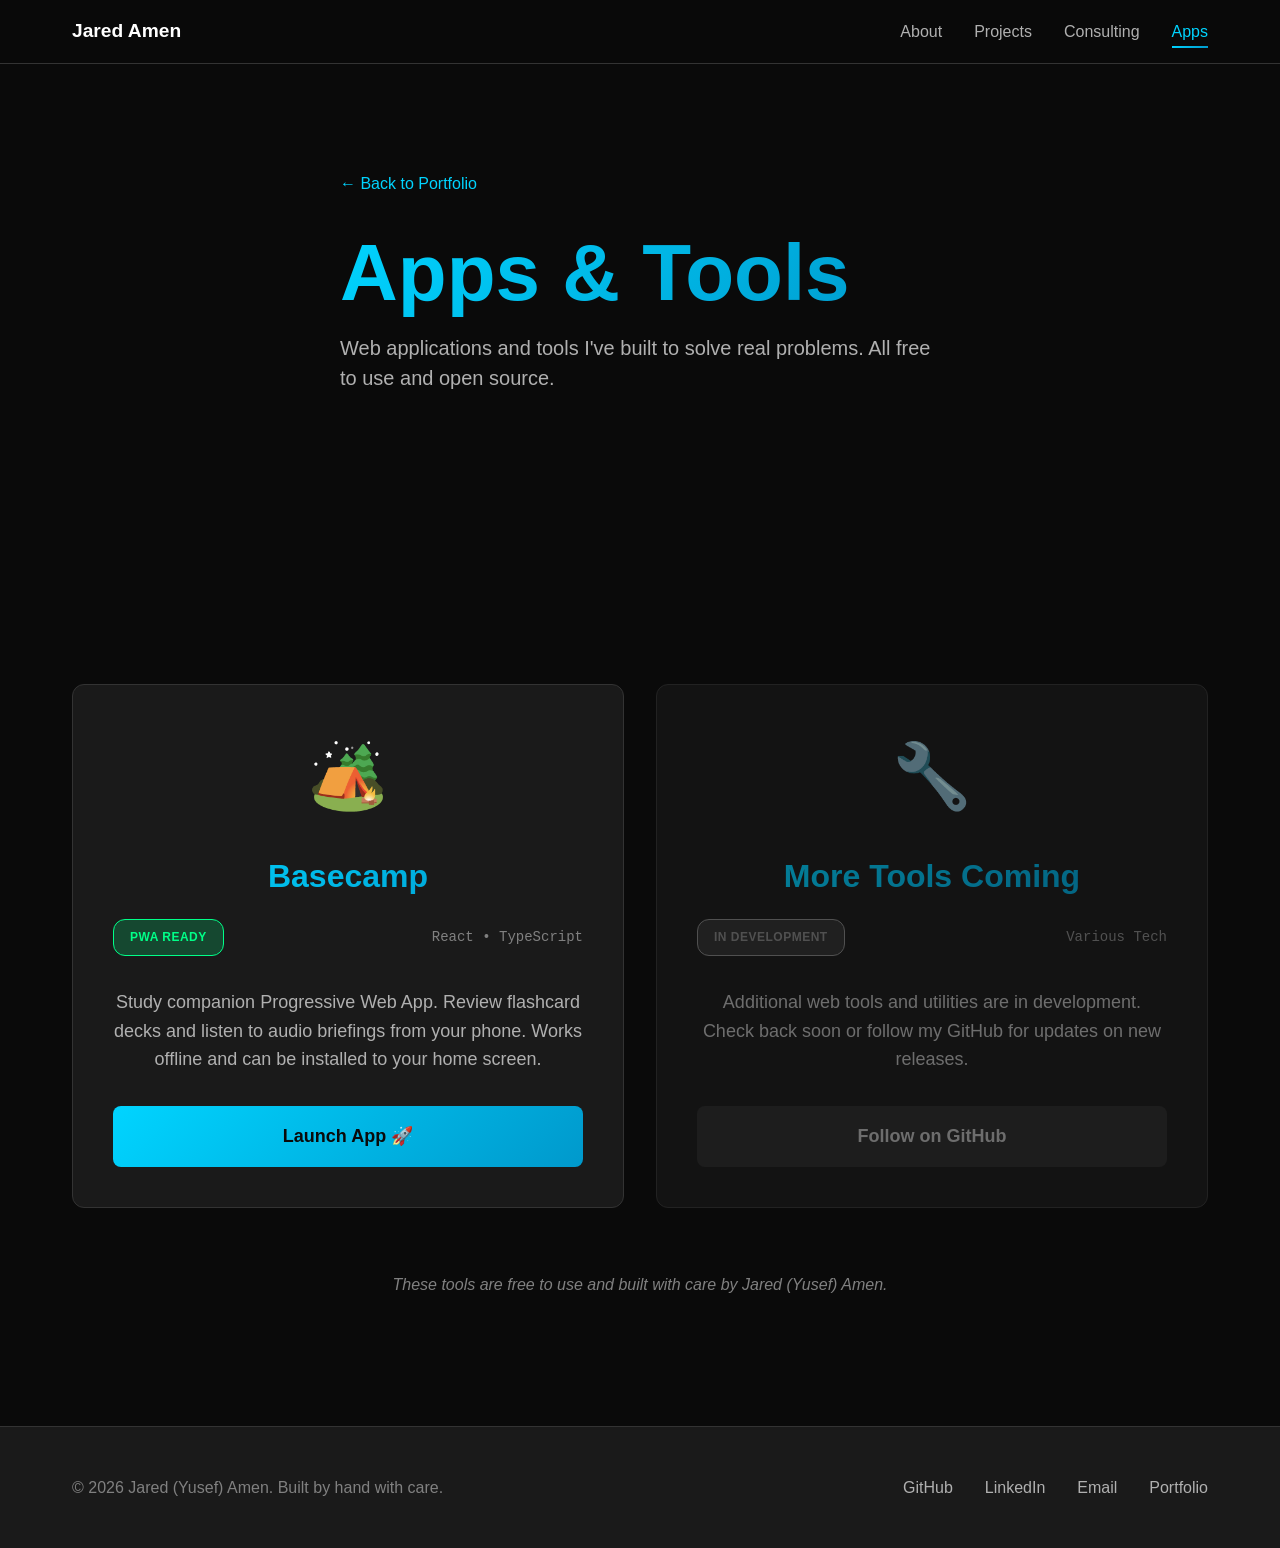
==== apps/index.html @ 1e2f3f11 "Build complete personal portfolio site with integrated Basecamp PWA - Add professional portfolio hom" ====
<!DOCTYPE html>
<html lang="en">
<head>
    <meta charset="UTF-8">
    <meta name="viewport" content="width=device-width, initial-scale=1.0">
    <title>Apps - Jared (Yusef) Amen</title>
    <meta name="description" content="Web applications and tools built by Jared (Yusef) Amen. Free to use and open source.">
    
    <!-- Open Graph / Facebook -->
    <meta property="og:type" content="website">
    <meta property="og:url" content="https://jaredamen.github.io/apps/">
    <meta property="og:title" content="Apps - Jared (Yusef) Amen">
    <meta property="og:description" content="Web applications and tools built by Jared (Yusef) Amen. Free to use and open source.">
    
    <!-- Twitter -->
    <meta property="twitter:card" content="summary_large_image">
    <meta property="twitter:url" content="https://jaredamen.github.io/apps/">
    <meta property="twitter:title" content="Apps - Jared (Yusef) Amen">
    <meta property="twitter:description" content="Web applications and tools built by Jared (Yusef) Amen. Free to use and open source.">
    
    <link rel="stylesheet" href="../style.css">
    <link rel="icon" type="image/svg+xml" href="../assets/favicon.svg">
    
    <style>
        .apps-hero {
            padding: 8rem 0 4rem 0;
            min-height: 60vh;
            display: flex;
            align-items: center;
        }
        
        .apps-grid {
            display: grid;
            grid-template-columns: repeat(auto-fit, minmax(350px, 1fr));
            gap: 2rem;
            margin: 3rem 0;
        }
        
        .app-card {
            background: var(--bg-secondary);
            border: 1px solid var(--border-color);
            border-radius: 12px;
            padding: 2.5rem;
            text-align: center;
            transition: all 0.3s ease;
            position: relative;
            overflow: hidden;
        }
        
        .app-card::before {
            content: '';
            position: absolute;
            top: 0;
            left: 0;
            right: 0;
            height: 3px;
            background: var(--gradient);
            opacity: 0;
            transition: opacity 0.3s ease;
        }
        
        .app-card:hover {
            transform: translateY(-4px);
            box-shadow: var(--shadow);
            border-color: var(--accent-primary);
        }
        
        .app-card:hover::before {
            opacity: 1;
        }
        
        .app-icon {
            font-size: 4rem;
            margin-bottom: 1.5rem;
            display: block;
        }
        
        .app-title {
            font-size: 2rem;
            font-weight: 700;
            color: var(--text-primary);
            margin-bottom: 1rem;
        }
        
        .app-description {
            color: var(--text-secondary);
            line-height: 1.6;
            margin-bottom: 2rem;
            font-size: 1.125rem;
        }
        
        .app-meta {
            display: flex;
            justify-content: space-between;
            align-items: center;
            margin-bottom: 2rem;
            flex-wrap: wrap;
            gap: 1rem;
        }
        
        .app-status {
            font-size: 0.75rem;
            font-weight: 600;
            padding: 0.5rem 1rem;
            border-radius: 12px;
            text-transform: uppercase;
            letter-spacing: 0.5px;
            background: rgba(0, 255, 136, 0.2);
            color: var(--accent-success);
            border: 1px solid var(--accent-success);
        }
        
        .app-type {
            font-size: 0.875rem;
            color: var(--text-muted);
            font-family: var(--font-mono);
        }
        
        .launch-btn {
            display: inline-flex;
            align-items: center;
            justify-content: center;
            width: 100%;
            padding: 1rem 2rem;
            background: var(--gradient);
            color: var(--bg-primary);
            text-decoration: none;
            font-weight: 600;
            font-size: 1.125rem;
            border-radius: 8px;
            transition: all 0.3s ease;
            gap: 0.5rem;
        }
        
        .launch-btn:hover {
            transform: translateY(-2px);
            box-shadow: var(--shadow);
        }
        
        .back-link {
            color: var(--accent-primary);
            text-decoration: none;
            font-weight: 500;
            display: inline-flex;
            align-items: center;
            gap: 0.5rem;
            margin-bottom: 2rem;
            transition: color 0.3s ease;
        }
        
        .back-link:hover {
            color: var(--text-primary);
        }
        
        .apps-footer-note {
            text-align: center;
            color: var(--text-muted);
            margin: 4rem 0 2rem 0;
            font-style: italic;
        }
    </style>
</head>
<body>
    <nav class="nav">
        <div class="nav-container">
            <a href="/" class="nav-logo">Jared Amen</a>
            <div class="nav-links">
                <a href="/#about">About</a>
                <a href="/#projects">Projects</a>
                <a href="/#consulting">Consulting</a>
                <a href="/apps/" class="active">Apps</a>
            </div>
        </div>
    </nav>

    <main>
        <section class="apps-hero">
            <div class="container">
                <a href="/" class="back-link">
                    ← Back to Portfolio
                </a>
                <h1 class="hero-title">Apps & Tools</h1>
                <p class="hero-description">
                    Web applications and tools I've built to solve real problems. 
                    All free to use and open source.
                </p>
            </div>
        </section>

        <section class="apps-section">
            <div class="container">
                <div class="apps-grid">
                    
                    <div class="app-card">
                        <span class="app-icon">🏕️</span>
                        <h2 class="app-title">Basecamp</h2>
                        <div class="app-meta">
                            <span class="app-status">PWA Ready</span>
                            <span class="app-type">React • TypeScript</span>
                        </div>
                        <p class="app-description">
                            Study companion Progressive Web App. Review flashcard decks and listen to audio briefings from your phone. 
                            Works offline and can be installed to your home screen.
                        </p>
                        <a href="/apps/basecamp/" class="launch-btn">
                            Launch App 🚀
                        </a>
                    </div>
                    
                    <div class="app-card" style="opacity: 0.6;">
                        <span class="app-icon">🔧</span>
                        <h2 class="app-title">More Tools Coming</h2>
                        <div class="app-meta">
                            <span class="app-status" style="background: rgba(128, 128, 128, 0.2); color: var(--text-muted); border-color: var(--text-muted);">
                                In Development
                            </span>
                            <span class="app-type">Various Tech</span>
                        </div>
                        <p class="app-description">
                            Additional web tools and utilities are in development. 
                            Check back soon or follow my GitHub for updates on new releases.
                        </p>
                        <a href="https://github.com/jaredamen" class="launch-btn" style="background: var(--bg-tertiary); color: var(--text-secondary);">
                            Follow on GitHub
                        </a>
                    </div>

                </div>
                
                <div class="apps-footer-note">
                    <p>These tools are free to use and built with care by Jared (Yusef) Amen.</p>
                </div>
            </div>
        </section>
    </main>

    <footer class="footer">
        <div class="container">
            <div class="footer-content">
                <p>&copy; 2026 Jared (Yusef) Amen. Built by hand with care.</p>
                <div class="footer-links">
                    <a href="https://github.com/jaredamen" aria-label="GitHub Profile">GitHub</a>
                    <a href="https://linkedin.com/in/jaredamen" aria-label="LinkedIn Profile">LinkedIn</a>
                    <a href="mailto:jared.yusef@gmail.com" aria-label="Email">Email</a>
                    <a href="/" aria-label="Portfolio">Portfolio</a>
                </div>
            </div>
        </div>
    </footer>

    <script>
        // Smooth scrolling for navigation links
        document.querySelectorAll('a[href^="#"]').forEach(anchor => {
            anchor.addEventListener('click', function (e) {
                e.preventDefault();
                const target = document.querySelector(this.getAttribute('href'));
                if (target) {
                    target.scrollIntoView({
                        behavior: 'smooth',
                        block: 'start'
                    });
                }
            });
        });
    </script>
</body>
</html>
---- style.css ----
/* Reset and base styles */
* {
    margin: 0;
    padding: 0;
    box-sizing: border-box;
}

:root {
    --bg-primary: #0a0a0a;
    --bg-secondary: #1a1a1a;
    --bg-tertiary: #2a2a2a;
    --text-primary: #ffffff;
    --text-secondary: #b0b0b0;
    --text-muted: #808080;
    --accent-primary: #00d4ff;
    --accent-secondary: #0099cc;
    --accent-success: #00ff88;
    --accent-warning: #ff8800;
    --border-color: #333333;
    --shadow: 0 4px 20px rgba(0, 0, 0, 0.3);
    --gradient: linear-gradient(135deg, var(--accent-primary), var(--accent-secondary));
    
    --font-sans: -apple-system, BlinkMacSystemFont, "Segoe UI", Roboto, sans-serif;
    --font-mono: "SF Mono", "Monaco", "Cascadia Code", "Roboto Mono", monospace;
}

html {
    scroll-behavior: smooth;
}

body {
    font-family: var(--font-sans);
    background-color: var(--bg-primary);
    color: var(--text-primary);
    line-height: 1.6;
    font-size: 16px;
}

/* Container */
.container {
    max-width: 1200px;
    margin: 0 auto;
    padding: 0 2rem;
}

/* Navigation */
.nav {
    position: fixed;
    top: 0;
    left: 0;
    right: 0;
    background: rgba(10, 10, 10, 0.95);
    backdrop-filter: blur(10px);
    z-index: 1000;
    border-bottom: 1px solid var(--border-color);
}

.nav-container {
    max-width: 1200px;
    margin: 0 auto;
    padding: 1rem 2rem;
    display: flex;
    justify-content: space-between;
    align-items: center;
}

.nav-logo {
    font-weight: 700;
    font-size: 1.2rem;
    color: var(--text-primary);
    text-decoration: none;
}

.nav-links {
    display: flex;
    gap: 2rem;
}

.nav-links a {
    color: var(--text-secondary);
    text-decoration: none;
    font-weight: 500;
    transition: color 0.3s ease;
    position: relative;
}

.nav-links a:hover,
.nav-links a.active {
    color: var(--accent-primary);
}

.nav-links a::after {
    content: '';
    position: absolute;
    bottom: -4px;
    left: 0;
    width: 0;
    height: 2px;
    background: var(--gradient);
    transition: width 0.3s ease;
}

.nav-links a:hover::after,
.nav-links a.active::after {
    width: 100%;
}

/* Hero Section */
.hero {
    min-height: 100vh;
    display: flex;
    align-items: center;
    background: radial-gradient(ellipse at center, rgba(0, 212, 255, 0.1) 0%, transparent 50%);
}

.hero-title {
    font-size: clamp(3rem, 8vw, 5rem);
    font-weight: 800;
    line-height: 1.1;
    margin-bottom: 1rem;
    background: var(--gradient);
    -webkit-background-clip: text;
    -webkit-text-fill-color: transparent;
    background-clip: text;
}

.hero-subtitle {
    font-size: clamp(1.5rem, 4vw, 2.5rem);
    color: var(--text-secondary);
    font-weight: 300;
    margin-bottom: 1.5rem;
}

.hero-description {
    font-size: 1.25rem;
    color: var(--text-secondary);
    max-width: 600px;
    margin-bottom: 2.5rem;
    line-height: 1.5;
}

.hero-buttons {
    display: flex;
    gap: 1rem;
    flex-wrap: wrap;
}

/* Buttons */
.btn {
    display: inline-flex;
    align-items: center;
    padding: 1rem 2rem;
    border-radius: 8px;
    text-decoration: none;
    font-weight: 600;
    font-size: 1rem;
    transition: all 0.3s ease;
    border: 2px solid transparent;
}

.btn-primary {
    background: var(--gradient);
    color: var(--bg-primary);
}

.btn-primary:hover {
    transform: translateY(-2px);
    box-shadow: var(--shadow);
}

.btn-secondary {
    background: transparent;
    color: var(--text-primary);
    border-color: var(--border-color);
}

.btn-secondary:hover {
    border-color: var(--accent-primary);
    background: rgba(0, 212, 255, 0.1);
}

/* Sections */
section {
    padding: 6rem 0;
}

section h2 {
    font-size: clamp(2.5rem, 5vw, 3.5rem);
    font-weight: 700;
    margin-bottom: 3rem;
    text-align: center;
    background: var(--gradient);
    -webkit-background-clip: text;
    -webkit-text-fill-color: transparent;
    background-clip: text;
}

/* About Section */
.about {
    background: var(--bg-secondary);
}

.about-content {
    max-width: 800px;
    margin: 0 auto;
    font-size: 1.125rem;
    line-height: 1.8;
    color: var(--text-secondary);
}

.about-content p {
    margin-bottom: 1.5rem;
}

/* Projects Section */
.projects-grid {
    display: grid;
    grid-template-columns: repeat(auto-fit, minmax(350px, 1fr));
    gap: 2rem;
    margin-top: 3rem;
}

.project-card {
    background: var(--bg-secondary);
    border: 1px solid var(--border-color);
    border-radius: 12px;
    padding: 2rem;
    transition: all 0.3s ease;
    position: relative;
    overflow: hidden;
}

.project-card::before {
    content: '';
    position: absolute;
    top: 0;
    left: 0;
    right: 0;
    height: 3px;
    background: var(--gradient);
    opacity: 0;
    transition: opacity 0.3s ease;
}

.project-card:hover {
    transform: translateY(-4px);
    box-shadow: var(--shadow);
    border-color: var(--accent-primary);
}

.project-card:hover::before {
    opacity: 1;
}

.project-header {
    display: flex;
    justify-content: space-between;
    align-items: flex-start;
    margin-bottom: 1rem;
}

.project-header h3 {
    font-size: 1.5rem;
    font-weight: 700;
    color: var(--text-primary);
}

.project-badge {
    font-size: 0.75rem;
    font-weight: 600;
    padding: 0.25rem 0.75rem;
    border-radius: 12px;
    text-transform: uppercase;
    letter-spacing: 0.5px;
}

.project-badge.commercial {
    background: rgba(255, 136, 0, 0.2);
    color: var(--accent-warning);
    border: 1px solid var(--accent-warning);
}

.project-badge.open-source {
    background: rgba(0, 255, 136, 0.2);
    color: var(--accent-success);
    border: 1px solid var(--accent-success);
}

.project-description {
    color: var(--text-secondary);
    margin-bottom: 1.5rem;
    line-height: 1.6;
}

.project-tags {
    display: flex;
    flex-wrap: wrap;
    gap: 0.5rem;
    margin-bottom: 1.5rem;
}

.tag {
    font-size: 0.875rem;
    padding: 0.25rem 0.75rem;
    background: var(--bg-tertiary);
    color: var(--text-secondary);
    border-radius: 6px;
    font-family: var(--font-mono);
}

.project-link {
    color: var(--accent-primary);
    text-decoration: none;
    font-weight: 600;
    font-size: 0.875rem;
    text-transform: uppercase;
    letter-spacing: 0.5px;
    transition: color 0.3s ease;
}

.project-link:hover {
    color: var(--text-primary);
}

/* Consulting Section */
.consulting {
    background: var(--bg-secondary);
}

.consulting-content {
    max-width: 900px;
    margin: 0 auto;
}

.consulting-intro {
    font-size: 1.25rem;
    color: var(--text-secondary);
    text-align: center;
    margin-bottom: 3rem;
}

.services-grid {
    display: grid;
    grid-template-columns: repeat(auto-fit, minmax(300px, 1fr));
    gap: 2rem;
    margin-bottom: 3rem;
}

.service {
    background: var(--bg-primary);
    padding: 2rem;
    border-radius: 12px;
    border: 1px solid var(--border-color);
}

.service h3 {
    font-size: 1.25rem;
    color: var(--text-primary);
    margin-bottom: 1rem;
}

.service p {
    color: var(--text-secondary);
    line-height: 1.6;
}

.contact-section {
    text-align: center;
    padding: 3rem 2rem;
    background: var(--bg-primary);
    border-radius: 12px;
    border: 1px solid var(--border-color);
}

.contact-section h3 {
    font-size: 2rem;
    color: var(--text-primary);
    margin-bottom: 1rem;
}

.contact-section p {
    color: var(--text-muted);
    margin-bottom: 2rem;
    font-style: italic;
}

.contact-links {
    display: flex;
    gap: 1rem;
    justify-content: center;
    flex-wrap: wrap;
}

/* Footer */
.footer {
    background: var(--bg-secondary);
    border-top: 1px solid var(--border-color);
    padding: 3rem 0;
}

.footer-content {
    display: flex;
    justify-content: space-between;
    align-items: center;
    flex-wrap: wrap;
    gap: 1rem;
}

.footer-content p {
    color: var(--text-muted);
}

.footer-links {
    display: flex;
    gap: 2rem;
}

.footer-links a {
    color: var(--text-secondary);
    text-decoration: none;
    font-weight: 500;
    transition: color 0.3s ease;
}

.footer-links a:hover {
    color: var(--accent-primary);
}

/* Responsive Design */
@media (max-width: 768px) {
    .container {
        padding: 0 1rem;
    }
    
    .nav-container {
        padding: 1rem;
    }
    
    .nav-links {
        gap: 1rem;
    }
    
    .nav-links a {
        font-size: 0.875rem;
    }
    
    section {
        padding: 4rem 0;
    }
    
    .hero-buttons {
        justify-content: center;
    }
    
    .projects-grid {
        grid-template-columns: 1fr;
    }
    
    .services-grid {
        grid-template-columns: 1fr;
    }
    
    .contact-links {
        flex-direction: column;
        align-items: center;
    }
    
    .footer-content {
        flex-direction: column;
        text-align: center;
    }
    
    .footer-links {
        justify-content: center;
    }
}

@media (max-width: 480px) {
    .project-card {
        padding: 1.5rem;
    }
    
    .service {
        padding: 1.5rem;
    }
    
    .contact-section {
        padding: 2rem 1rem;
    }
}

/* Print Styles */
@media print {
    .nav {
        display: none;
    }
    
    section {
        page-break-inside: avoid;
        padding: 2rem 0;
    }
    
    .hero {
        min-height: auto;
        padding: 2rem 0;
    }
    
    .project-card {
        background: white;
        color: black;
        border: 1px solid #ccc;
        box-shadow: none;
        page-break-inside: avoid;
    }
    
    .btn {
        display: none;
    }
    
    a {
        color: black;
        text-decoration: underline;
    }
    
    .project-link::after {
        content: " (" attr(href) ")";
        font-size: 0.75rem;
        color: #666;
    }
}
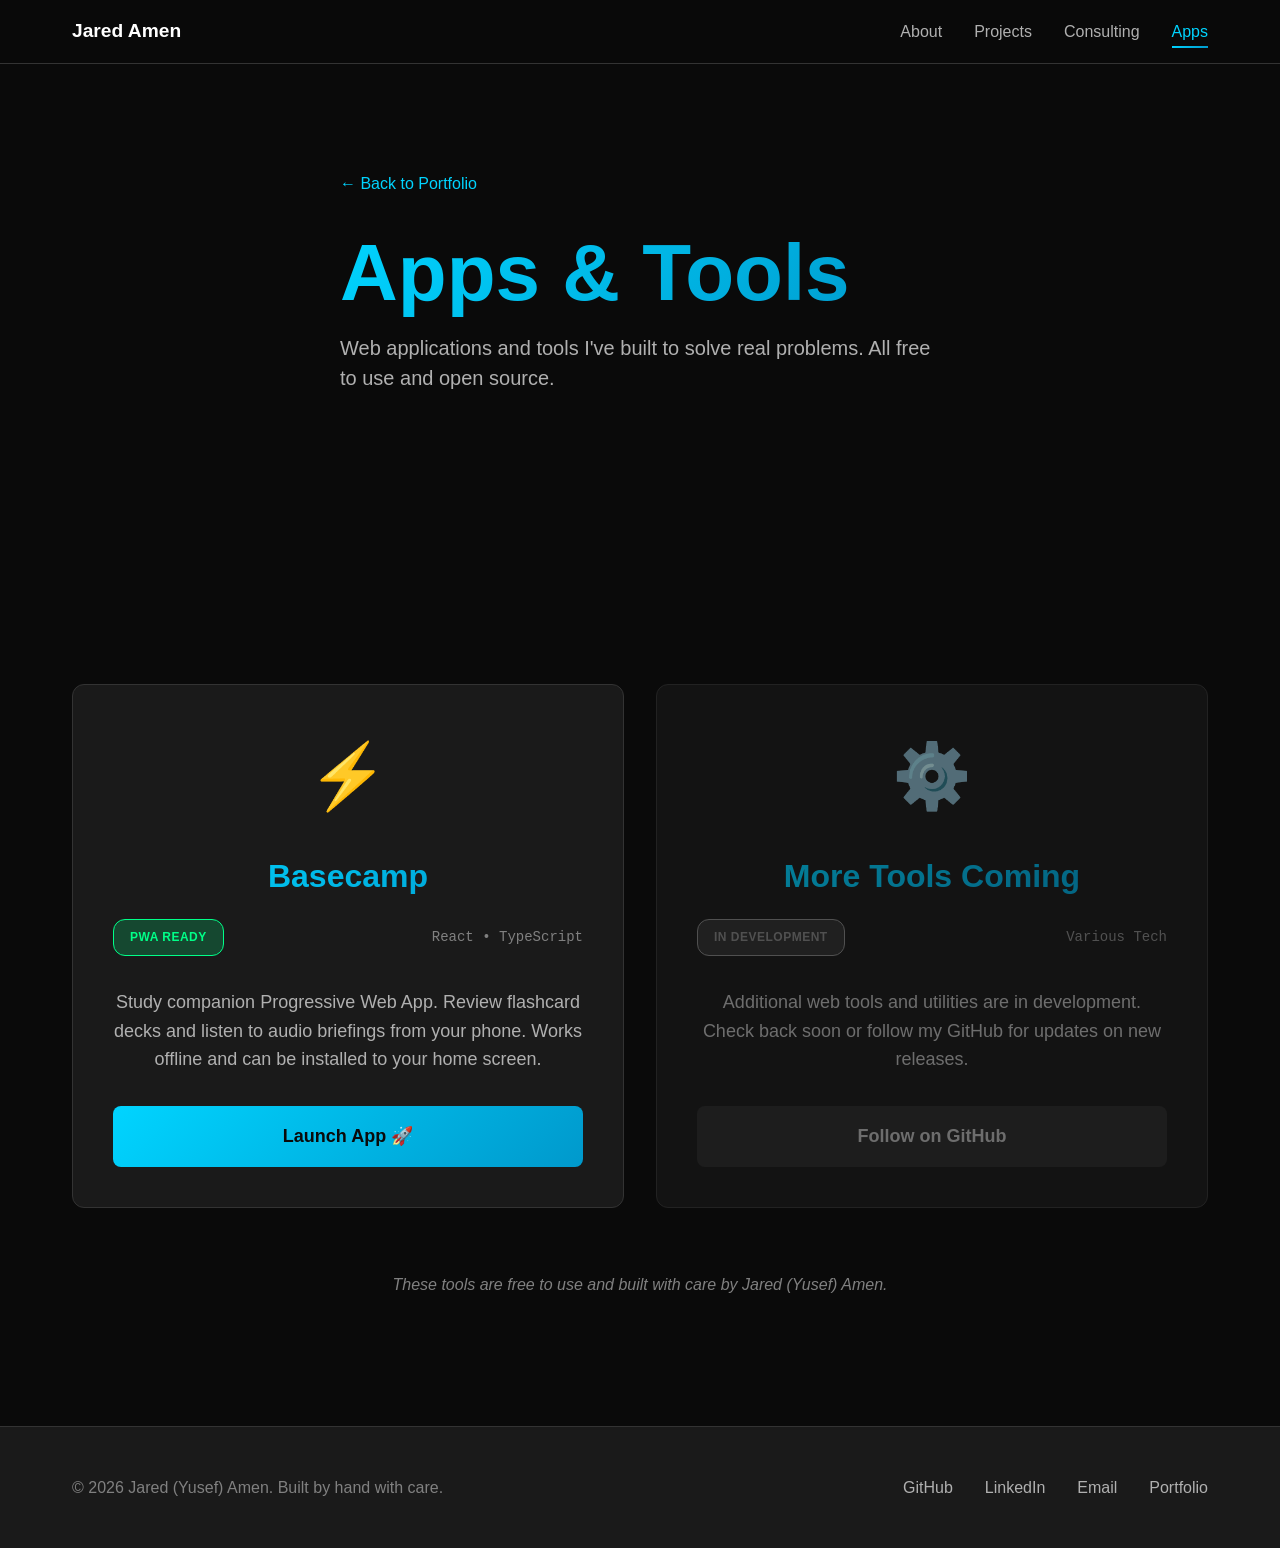
==== commit f751bb8e: "Update Reflex URL and remove emojis from site - Add Reflex production URL: https://reflexslo.io - Re" ====
--- a/apps/index.html
+++ b/apps/index.html
@@ -192,7 +192,7 @@
                 <div class="apps-grid">
                     
                     <div class="app-card">
-                        <span class="app-icon">🏕️</span>
+                        <span class="app-icon">⚡</span>
                         <h2 class="app-title">Basecamp</h2>
                         <div class="app-meta">
                             <span class="app-status">PWA Ready</span>
@@ -208,7 +208,7 @@
                     </div>
                     
                     <div class="app-card" style="opacity: 0.6;">
-                        <span class="app-icon">🔧</span>
+                        <span class="app-icon">⚙️</span>
                         <h2 class="app-title">More Tools Coming</h2>
                         <div class="app-meta">
                             <span class="app-status" style="background: rgba(128, 128, 128, 0.2); color: var(--text-muted); border-color: var(--text-muted);">
--- a/style.css
+++ b/style.css
@@ -292,6 +292,17 @@
     line-height: 1.6;
 }
 
+.project-description code {
+    background: var(--bg-tertiary);
+    color: var(--accent-primary);
+    padding: 0.25rem 0.5rem;
+    border-radius: 4px;
+    font-family: var(--font-mono);
+    font-size: 0.875rem;
+    display: inline-block;
+    margin-top: 0.5rem;
+}
+
 .project-tags {
     display: flex;
     flex-wrap: wrap;
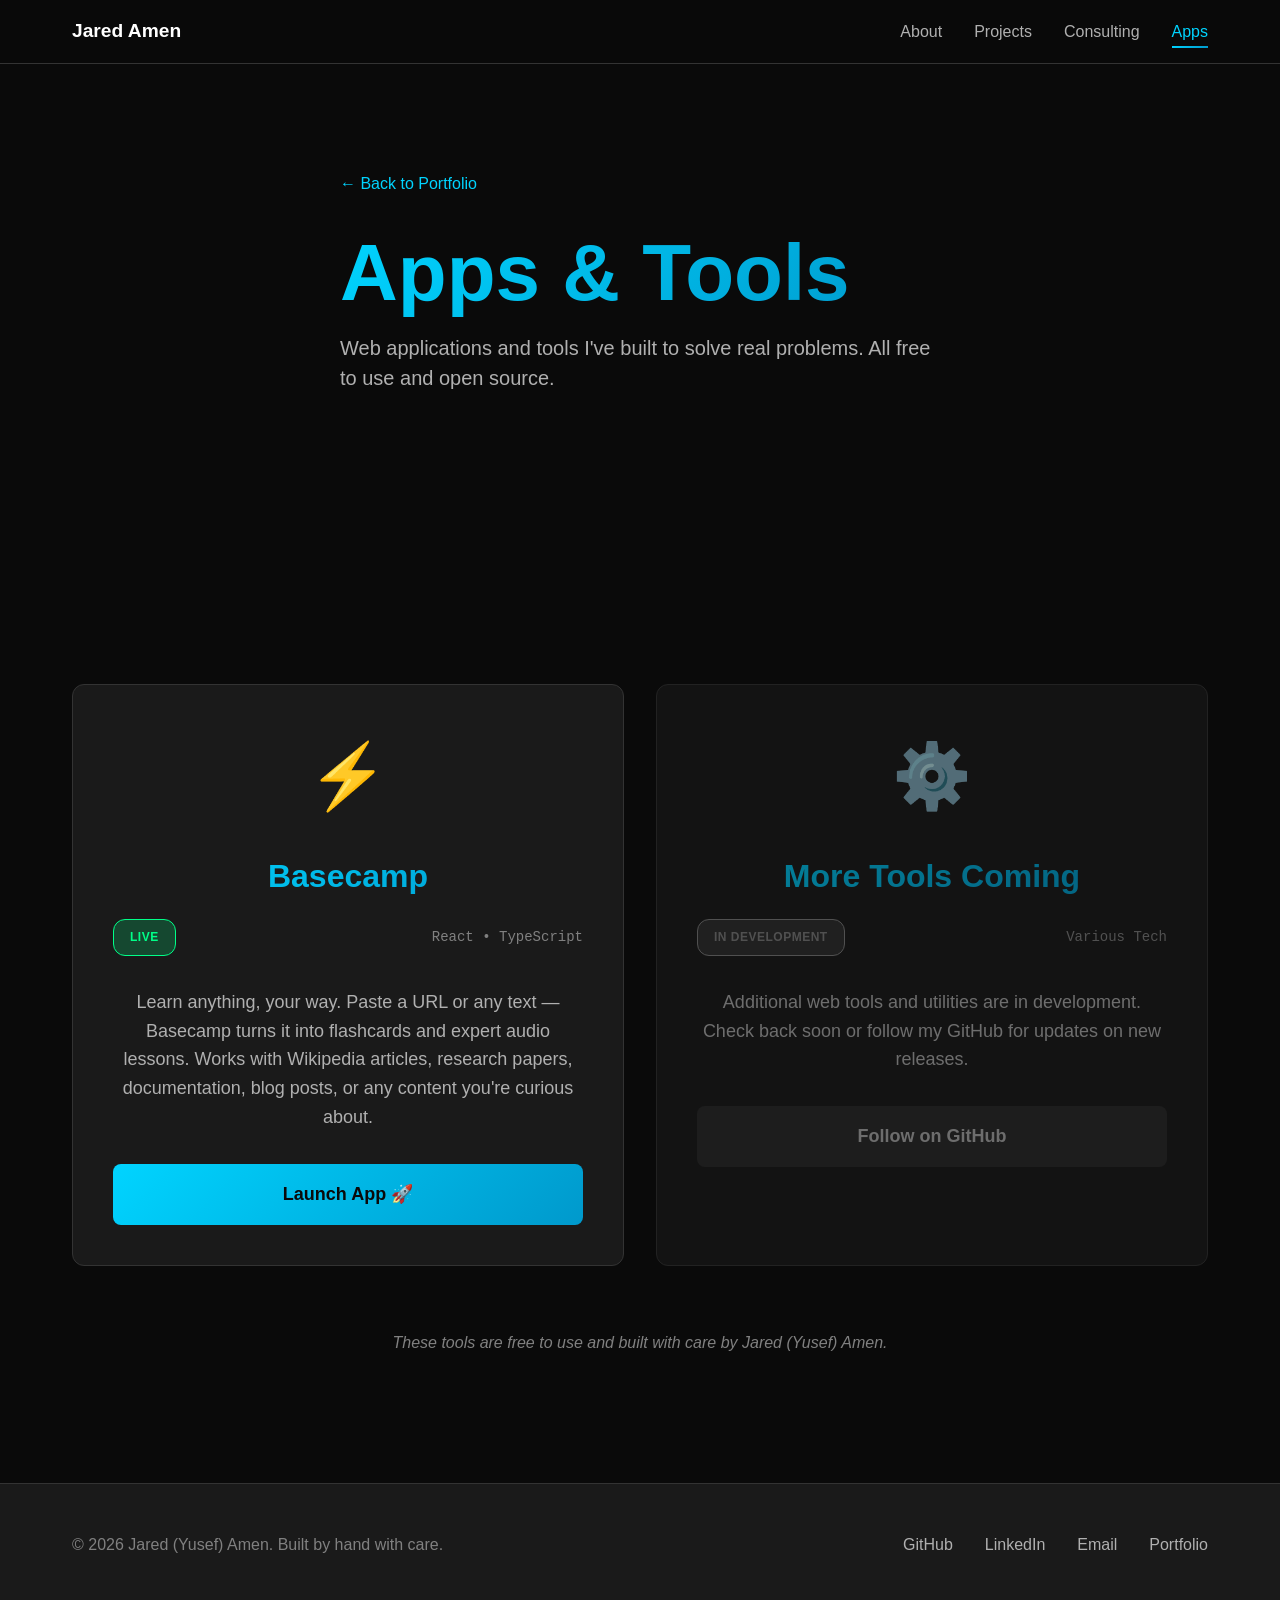
==== commit 924ab68a: "refactor: Point Basecamp card to Vercel, remove stale static build Basecamp now needs a backend (aut" ====
--- a/apps/index.html
+++ b/apps/index.html
@@ -195,14 +195,14 @@
                         <span class="app-icon">⚡</span>
                         <h2 class="app-title">Basecamp</h2>
                         <div class="app-meta">
-                            <span class="app-status">PWA Ready</span>
+                            <span class="app-status">Live</span>
                             <span class="app-type">React • TypeScript</span>
                         </div>
                         <p class="app-description">
-                            Study companion Progressive Web App. Review flashcard decks and listen to audio briefings from your phone. 
-                            Works offline and can be installed to your home screen.
+                            Learn anything, your way. Paste a URL or any text — Basecamp turns it into flashcards and expert audio lessons.
+                            Works with Wikipedia articles, research papers, documentation, blog posts, or any content you're curious about.
                         </p>
-                        <a href="/apps/basecamp/" class="launch-btn">
+                        <a href="https://basecamp-pink.vercel.app" class="launch-btn">
                             Launch App 🚀
                         </a>
                     </div>
@@ -240,7 +240,7 @@
                 <p>&copy; 2026 Jared (Yusef) Amen. Built by hand with care.</p>
                 <div class="footer-links">
                     <a href="https://github.com/jaredamen" aria-label="GitHub Profile">GitHub</a>
-                    <a href="https://linkedin.com/in/jaredamen" aria-label="LinkedIn Profile">LinkedIn</a>
+                    <a href="https://www.linkedin.com/in/jaredev/" aria-label="LinkedIn Profile">LinkedIn</a>
                     <a href="mailto:jared.yusef@gmail.com" aria-label="Email">Email</a>
                     <a href="/" aria-label="Portfolio">Portfolio</a>
                 </div>
